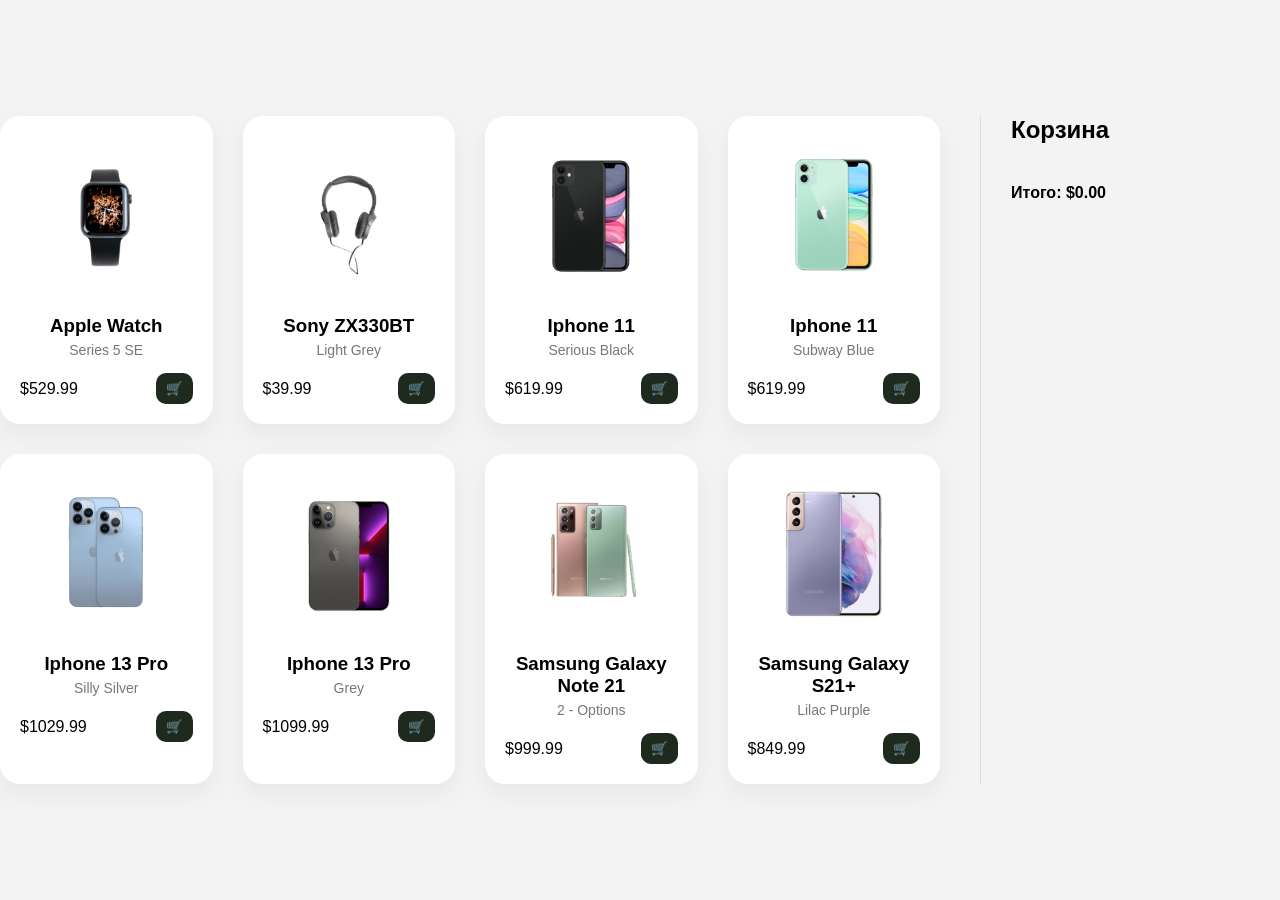
==== index.html @ 832f94c0 "first" ====
<!DOCTYPE html>
<html lang="ru">
<head>
    <meta charset="UTF-8">
    <title>Store</title>
    <link rel="stylesheet" href="css/style.css">
</head>
<body>

<div class="container">

    <!-- Каталог -->
    <main class="catalog">

        <div class="product-card">
            <img src="img/apple-watch.png" alt="">
            <h3>Apple Watch</h3>
            <p class="subtitle">Series 5 SE</p>
            <div class="price-row">
                <span>$529.99</span>
                <button class="cart-btn">🛒</button>
            </div>
        </div>
        
        <div class="product-card">
            <img src="img/Sony ZX330BT.png" alt="">
            <h3>Sony ZX330BT</h3>
            <p class="subtitle">Light Grey</p>
            <div class="price-row">
                <span>$39.99</span>
                <button class="cart-btn">🛒</button>
            </div>
        </div>

        <div class="product-card">
            <img src="img/iphone11-black.png" alt="">
            <h3>Iphone 11</h3>
            <p class="subtitle">Serious Black</p>
            <div class="price-row">
                <span>$619.99</span>
                <button class="cart-btn">🛒</button>
            </div>
        </div>

        <div class="product-card">
            <img src="img/iphone11-green.png" alt="">
            <h3>Iphone 11</h3>
            <p class="subtitle">Subway Blue</p>
            <div class="price-row">
                <span>$619.99</span>
                <button class="cart-btn">🛒</button>
            </div>
        </div>

        <div class="product-card">
            <img src="img/iphone13-pro.png" alt="">
            <h3>Iphone 13 Pro</h3>
            <p class="subtitle">Silly Silver</p>
            <div class="price-row">
                <span>$1029.99</span>
                <button class="cart-btn">🛒</button>
            </div>
        </div>
        
        <div class="product-card">
            <img src="img/iphone13-black.png" alt="">
            <h3>Iphone 13 Pro</h3>
            <p class="subtitle">Grey</p>
            <div class="price-row">
                <span>$1099.99</span>
                <button class="cart-btn">🛒</button>
            </div>
        </div>

        <div class="product-card">
            <img src="img/samsung-note21.png" alt="">
            <h3>Samsung Galaxy Note 21 </h3>
            <p class="subtitle">2 - Options</p>
            <div class="price-row">
                <span>$999.99</span>
                <button class="cart-btn">🛒</button>
            </div>
        </div>

        <div class="product-card">
            <img src="img/samsung-s21.png" alt="">
            <h3>Samsung Galaxy S21+</h3>
            <p class="subtitle">Lilac Purple</p>
            <div class="price-row">
                <span>$849.99</span>
                <button class="cart-btn">🛒</button>
            </div>
        </div>
        <!-- Дублируешь карточки по аналогии -->

    </main>

    <!-- Sidebar -->
    <aside class="sidebar">
        <h2>Корзина</h2>
        <div class="cart-items" id="cartItems"></div>

        <div class="cart-total" id="cartTotal">
           Итого: $0.00
        </div>
    </aside>

</div>

<!-- ===== Modal ===== -->

<div class="modal-overlay" id="modal">
    <div class="modal">
        <span class="modal-close" id="modalClose">&times;</span>
        <img id="modalImg" src="" alt="">
        <h2 id="modalTitle"></h2>
        <p id="modalSubtitle" class="subtitle"></p>
        <p class="modal-description">
            Подробное описание товара. Здесь будут характеристики,
            гарантия и дополнительная информация.
        </p>
        <div class="price-row">
            <span id="modalPrice"></span>
            <button class="cart-btn">Добавить в корзину</button>
        </div>
    </div>
</div>

<script src="script.js"></script>

</body>
</html>
---- css/style.css ----
* {
    margin: 0;
    padding: 0;
    box-sizing: border-box;
    font-family: Arial, sans-serif;
}

html, body {
    height: 100%;
}

body {
    background: #f3f3f3;
    display: flex;
    justify-content: center;   /* по горизонтали */
    align-items: center;  
}

/* ===== Основной контейнер ===== */

.container {
    max-width: 1400px;
    width: 100%;
    margin: 40px auto;   /* аккуратные внешние отступы */
    display: flex;
    gap: 40px;
    align-items:stretch;
}

/* ===== Каталог ===== */

.catalog {
    flex: 1;
    display: grid;
    grid-template-columns: repeat(4, 1fr);
    gap: 30px;
}

.product-card {
    background: #fff;
    padding: 20px;
    border-radius: 20px;
    text-align: center;
    box-shadow: 0 10px 25px rgba(0,0,0,0.05);
    transition: 0.3s;
}

.product-card:hover {
    transform: translateY(-5px);
}

.product-card img {
    width: 100%;
    height: 160px;
    object-fit: contain;
    margin-bottom: 15px;
}

.subtitle {
    color: #777;
    font-size: 14px;
    margin: 5px 0 15px;
}

.price-row {
    display: flex;
    justify-content: space-between;
    align-items: center;
}

.cart-btn {
    background: #1f2a1f;
    color: white;
    border: none;
    padding: 8px 10px;
    border-radius: 10px;
    cursor: pointer;
    transition: 0.2s;
}

.cart-btn:hover {
    opacity: 0.85;
}

/* ===== Sidebar ===== */

.sidebar {
    width: 300px;
    border-left: 1px solid #ddd;
    padding-left: 30px;
}

.sidebar h2 {
    margin-bottom: 20px;
}

.cart-preview {
    display: flex;
    gap: 10px;
    flex-wrap: wrap;
    margin-bottom: 20px;
}

.mini-item {
    width: 60px;
    height: 60px;
    background: #fff;
    border-radius: 10px;
    box-shadow: 0 5px 10px rgba(0,0,0,0.05);
}

.checkout-btn {
    width: 100%;
    padding: 12px;
    border: none;
    background: #1f2a1f;
    color: white;
    border-radius: 12px;
    cursor: pointer;
    margin-bottom: 40px;
    transition: 0.2s;
}

.checkout-btn:hover {
    opacity: 0.9;
}

.orders-title {
     margin-bottom: 15px;
}

.orders li {
    list-style: none;
    margin-bottom: 10px;
    color: #444;
}

/* ===== Modal ===== */

.modal-overlay {
    position: fixed;
    inset: 0;
    background: rgba(0,0,0,0.4);
    display: none;
    justify-content: center;
    align-items: center;
    z-index: 1000;
}

.modal-overlay.active {
    display: flex;
}

.modal {
   background: white;
    width: 650px;          
    max-width: 90vw;       
    padding: 40px;
    border-radius: 24px;
    text-align: center;
    position: relative;
    animation: fadeIn 0.3s ease;
    max-height: 90vh;
    overflow-y: auto;
}

.modal img {
    width: 100%;
    height: 280px;
    object-fit: contain;
    margin-bottom: 25px;
}

.modal-description {
    margin: 15px 0 20px;
    color: #555;
    font-size: 14px;
}

.modal-close {
    position: absolute;
    right: 15px;
    top: 15px;
    font-size: 22px;
    cursor: pointer;
}

@keyframes fadeIn {
    from { opacity: 0; transform: scale(0.95); }
    to { opacity: 1; transform: scale(1); }
}

.cart-items {
    display: flex;
    flex-direction: column;
    gap: 10px;
    margin-bottom: 20px;
}

.cart-item {
    display: flex;
    justify-content: space-between;
    align-items: center;
    background: #fff;
    padding: 8px 12px;
    border-radius: 10px;
    font-size: 14px;
}

.cart-total {
    font-weight: bold;
    margin-bottom: 20px;
}
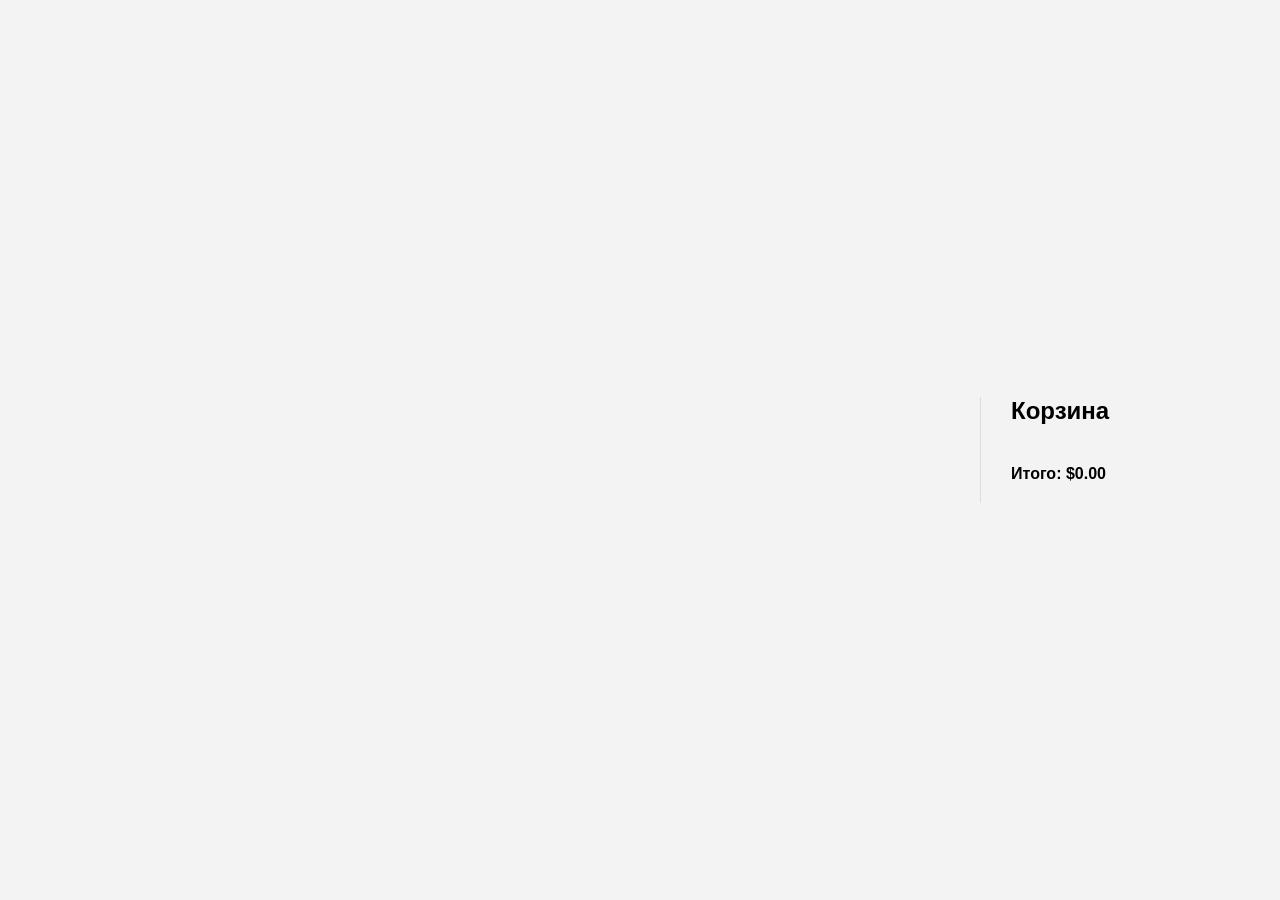
==== commit e3866d6a: "second commit" ====
--- a/index.html
+++ b/index.html
@@ -10,88 +10,7 @@
 <div class="container">
 
     <!-- Каталог -->
-    <main class="catalog">
-
-        <div class="product-card">
-            <img src="img/apple-watch.png" alt="">
-            <h3>Apple Watch</h3>
-            <p class="subtitle">Series 5 SE</p>
-            <div class="price-row">
-                <span>$529.99</span>
-                <button class="cart-btn">🛒</button>
-            </div>
-        </div>
-        
-        <div class="product-card">
-            <img src="img/Sony ZX330BT.png" alt="">
-            <h3>Sony ZX330BT</h3>
-            <p class="subtitle">Light Grey</p>
-            <div class="price-row">
-                <span>$39.99</span>
-                <button class="cart-btn">🛒</button>
-            </div>
-        </div>
-
-        <div class="product-card">
-            <img src="img/iphone11-black.png" alt="">
-            <h3>Iphone 11</h3>
-            <p class="subtitle">Serious Black</p>
-            <div class="price-row">
-                <span>$619.99</span>
-                <button class="cart-btn">🛒</button>
-            </div>
-        </div>
-
-        <div class="product-card">
-            <img src="img/iphone11-green.png" alt="">
-            <h3>Iphone 11</h3>
-            <p class="subtitle">Subway Blue</p>
-            <div class="price-row">
-                <span>$619.99</span>
-                <button class="cart-btn">🛒</button>
-            </div>
-        </div>
-
-        <div class="product-card">
-            <img src="img/iphone13-pro.png" alt="">
-            <h3>Iphone 13 Pro</h3>
-            <p class="subtitle">Silly Silver</p>
-            <div class="price-row">
-                <span>$1029.99</span>
-                <button class="cart-btn">🛒</button>
-            </div>
-        </div>
-        
-        <div class="product-card">
-            <img src="img/iphone13-black.png" alt="">
-            <h3>Iphone 13 Pro</h3>
-            <p class="subtitle">Grey</p>
-            <div class="price-row">
-                <span>$1099.99</span>
-                <button class="cart-btn">🛒</button>
-            </div>
-        </div>
-
-        <div class="product-card">
-            <img src="img/samsung-note21.png" alt="">
-            <h3>Samsung Galaxy Note 21 </h3>
-            <p class="subtitle">2 - Options</p>
-            <div class="price-row">
-                <span>$999.99</span>
-                <button class="cart-btn">🛒</button>
-            </div>
-        </div>
-
-        <div class="product-card">
-            <img src="img/samsung-s21.png" alt="">
-            <h3>Samsung Galaxy S21+</h3>
-            <p class="subtitle">Lilac Purple</p>
-            <div class="price-row">
-                <span>$849.99</span>
-                <button class="cart-btn">🛒</button>
-            </div>
-        </div>
-        <!-- Дублируешь карточки по аналогии -->
+    <main class="catalog" id="catalog">
 
     </main>
 
@@ -115,18 +34,16 @@
         <img id="modalImg" src="" alt="">
         <h2 id="modalTitle"></h2>
         <p id="modalSubtitle" class="subtitle"></p>
-        <p class="modal-description">
-            Подробное описание товара. Здесь будут характеристики,
-            гарантия и дополнительная информация.
-        </p>
+        <p class="modal-description" id="modalDescription"></p>
         <div class="price-row">
             <span id="modalPrice"></span>
-            <button class="cart-btn">Добавить в корзину</button>
+            <button class="cart-btn" id="modalAddToCart">Добавить в корзину</button>
         </div>
     </div>
 </div>
 
-<script src="script.js"></script>
+<script type="module" src="script.js"></script>
+
 
 </body>
 </html>
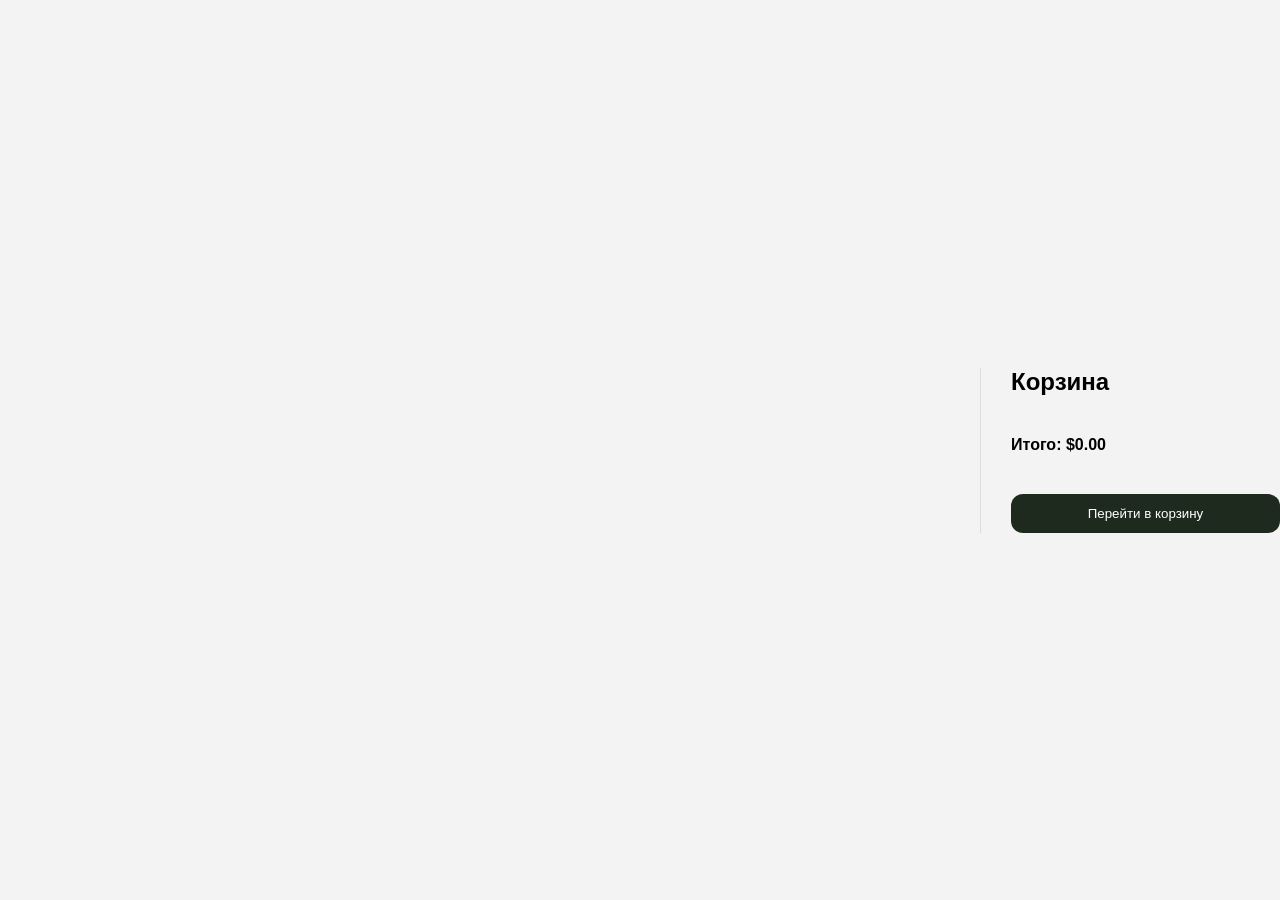
==== commit bda41ac7: "4 cart" ====
--- a/index.html
+++ b/index.html
@@ -4,6 +4,7 @@
     <meta charset="UTF-8">
     <title>Store</title>
     <link rel="stylesheet" href="css/style.css">
+    <link rel="shortcut icon" href="icon.png" type="image/x-icon">
 </head>
 <body>
 
@@ -22,6 +23,10 @@
         <div class="cart-total" id="cartTotal">
            Итого: $0.00
         </div>
+
+        <button class="go-to-cart-btn" onclick="window.location.href='cart.html'">
+           Перейти в корзину
+        </button>
     </aside>
 
 </div>
@@ -42,6 +47,7 @@
     </div>
 </div>
 
+
 <script type="module" src="script.js"></script>
 
 
--- a/css/style.css
+++ b/css/style.css
@@ -12,8 +12,7 @@
 body {
     background: #f3f3f3;
     display: flex;
-    justify-content: center;   /* по горизонтали */
-    align-items: center;  
+    flex-direction: column;
 }
 
 /* ===== Основной контейнер ===== */
@@ -21,10 +20,10 @@
 .container {
     max-width: 1400px;
     width: 100%;
-    margin: 40px auto;   /* аккуратные внешние отступы */
+    margin: auto;              /* 🔥 ключевой момент */
+    padding: 40px 0;           /* одинаковые отступы сверху и снизу */
     display: flex;
     gap: 40px;
-    align-items:stretch;
 }
 
 /* ===== Каталог ===== */
@@ -211,3 +210,19 @@
     font-weight: bold;
     margin-bottom: 20px;
 }
+
+.go-to-cart-btn {
+    width: 100%;
+    padding: 12px;
+    border: none;
+    background: #1f2a1f;
+    color: white;
+    border-radius: 12px;
+    cursor: pointer;
+    margin-top: 20px;
+}
+
+.go-to-cart-btn:hover {
+    opacity: 0.9;
+}
+
